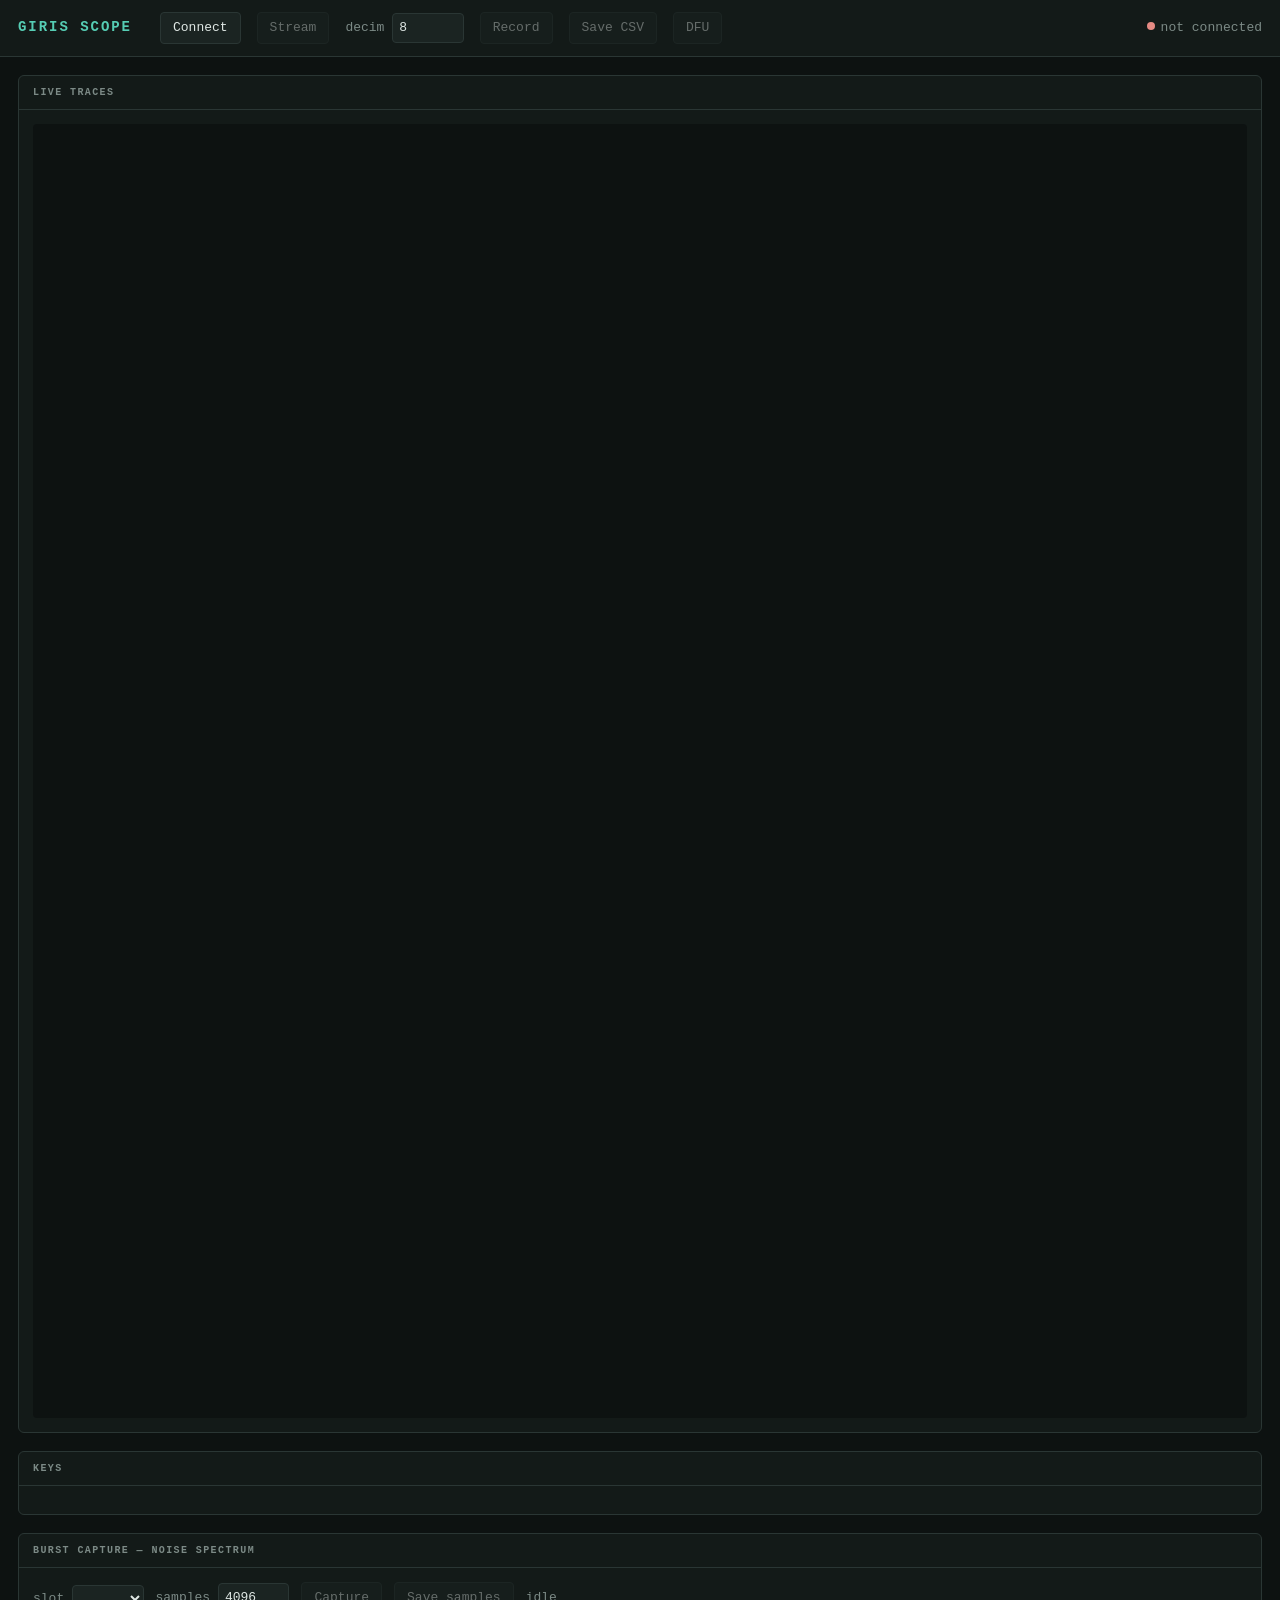
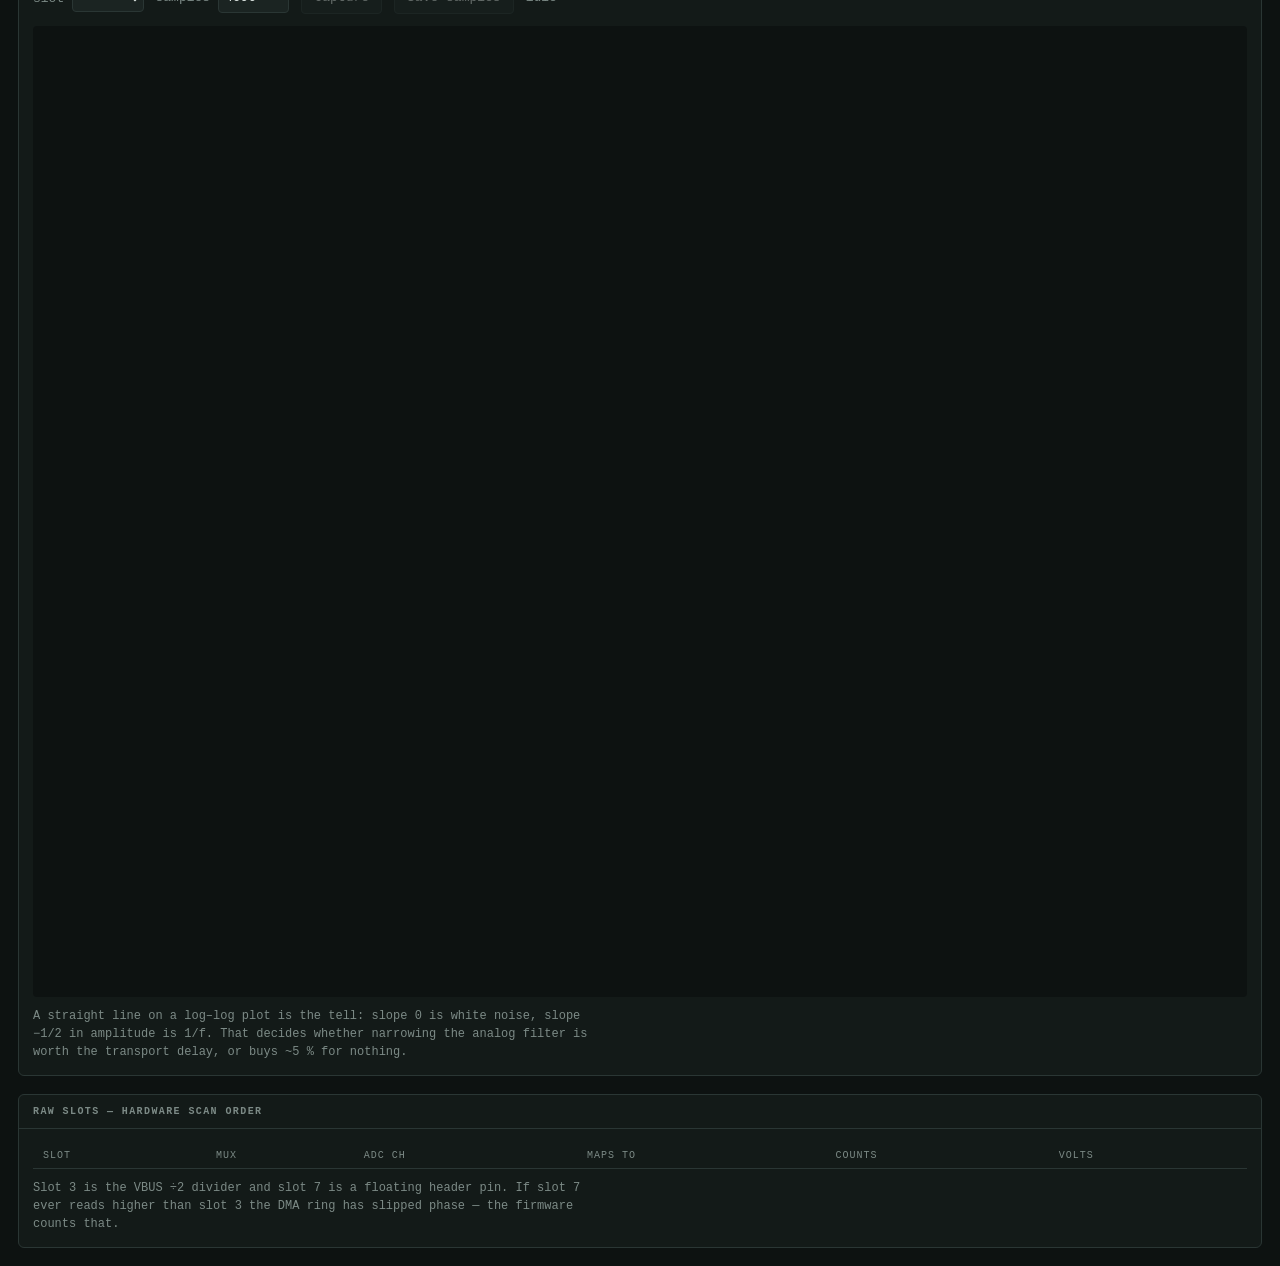
==== fw/tools/viewer/index.html @ 5e9d54cd "Add the browser scope and host-side checks tools/viewer is a self-contained WebHID page served from " ====
<!doctype html>
<html lang="en">
<head>
<meta charset="utf-8">
<meta name="viewport" content="width=device-width,initial-scale=1">
<title>Giris scope</title>
<style>
  :root {
    --paper:#0D1211; --surface:#131A18; --surface-2:#1B2422;
    --ink:#DFE7E4; --ink-2:#A9B6B2; --ink-3:#7C8A86;
    --rule:#2A3634; --accent:#56CDB4; --warn:#DE9A5C; --stop:#E58A83;
    --k0:#56CDB4; --k1:#7FB3E8; --k2:#E8B84F; --k3:#D98BC9; --k4:#8FD96B; --k5:#E58A83;
  }
  * { box-sizing:border-box; }
  body {
    margin:0; background:var(--paper); color:var(--ink);
    font:13px/1.5 ui-monospace,"SF Mono",Menlo,monospace;
  }
  header {
    display:flex; align-items:center; gap:16px; flex-wrap:wrap;
    padding:12px 18px; border-bottom:1px solid var(--rule); background:var(--surface);
    position:sticky; top:0; z-index:5;
  }
  h1 { font-size:14px; letter-spacing:.14em; text-transform:uppercase; color:var(--accent); margin:0 12px 0 0; font-weight:600; }
  button {
    font:inherit; background:var(--surface-2); color:var(--ink); border:1px solid var(--rule);
    border-radius:4px; padding:5px 12px; cursor:pointer;
  }
  button:hover:not(:disabled) { border-color:var(--accent); color:var(--accent); }
  button:disabled { opacity:.4; cursor:default; }
  button.on { background:var(--accent); color:#08201C; border-color:var(--accent); font-weight:600; }
  label { color:var(--ink-3); }
  input[type=number],select {
    font:inherit; background:var(--surface-2); color:var(--ink);
    border:1px solid var(--rule); border-radius:4px; padding:4px 6px; width:5.5em;
  }
  .status { margin-left:auto; color:var(--ink-3); }
  .status b { color:var(--ink); font-weight:600; }
  .dot { display:inline-block; width:8px; height:8px; border-radius:50%; background:var(--stop); margin-right:6px; vertical-align:1px; }
  .dot.live { background:var(--accent); }

  main { padding:18px; display:flex; flex-direction:column; gap:18px; }
  .panel { background:var(--surface); border:1px solid var(--rule); border-radius:6px; }
  .panel > h2 {
    font-size:10px; letter-spacing:.14em; text-transform:uppercase; color:var(--ink-3);
    margin:0; padding:9px 14px; border-bottom:1px solid var(--rule); font-weight:600;
  }
  .panel > .body { padding:14px; }
  canvas { display:block; width:100%; border-radius:4px; background:var(--paper); }

  .keys { display:grid; grid-template-columns:repeat(auto-fit,minmax(150px,1fr)); gap:10px; }
  .key { background:var(--surface-2); border-radius:5px; padding:10px 12px; border-left:3px solid var(--kc); }
  .key .name { font-size:10px; letter-spacing:.1em; text-transform:uppercase; color:var(--ink-3); }
  .key .val { font-size:20px; font-variant-numeric:tabular-nums; margin:2px 0; }
  .key .sub { font-size:11px; color:var(--ink-3); font-variant-numeric:tabular-nums; }
  .bar { height:5px; background:var(--paper); border-radius:3px; margin-top:7px; overflow:hidden; }
  .bar i { display:block; height:100%; background:var(--kc); width:0; }

  table { border-collapse:collapse; width:100%; font-size:12px; }
  th,td { text-align:left; padding:5px 10px; border-bottom:1px solid var(--rule); font-variant-numeric:tabular-nums; }
  th { color:var(--ink-3); font-weight:500; font-size:10px; letter-spacing:.1em; text-transform:uppercase; }
  .muted { color:var(--ink-3); }
  .row { display:flex; gap:12px; align-items:center; flex-wrap:wrap; }
  .hint { color:var(--ink-3); font-size:12px; max-width:80ch; }
  .err { color:var(--stop); }
</style>
</head>
<body>

<header>
  <h1>Giris scope</h1>
  <button id="connect">Connect</button>
  <button id="stream" disabled>Stream</button>
  <label>decim <input type="number" id="decim" value="8" min="1" max="255"></label>
  <button id="record" disabled>Record</button>
  <button id="save" disabled>Save CSV</button>
  <button id="boot" disabled title="Jump to the ROM bootloader for reflashing">DFU</button>
  <span class="status"><span class="dot" id="dot"></span><span id="status">not connected</span></span>
</header>

<main>
  <section class="panel">
    <h2>Live traces</h2>
    <div class="body"><canvas id="chart" height="320"></canvas></div>
  </section>

  <section class="panel">
    <h2>Keys</h2>
    <div class="body"><div class="keys" id="keys"></div></div>
  </section>

  <section class="panel">
    <h2>Burst capture &mdash; noise spectrum</h2>
    <div class="body">
      <div class="row" style="margin-bottom:12px">
        <label>slot <select id="bslot"></select></label>
        <label>samples <input type="number" id="bcount" value="4096" min="256" max="8192" step="256"></label>
        <button id="burst" disabled>Capture</button>
        <button id="bsave" disabled>Save samples</button>
        <span class="muted" id="bstat">idle</span>
      </div>
      <canvas id="fft" height="240"></canvas>
      <p class="hint" style="margin:10px 0 0">
        A straight line on a log&ndash;log plot is the tell: slope 0 is white noise, slope &minus;1/2 in
        amplitude is 1/f. That decides whether narrowing the analog filter is worth the
        transport delay, or buys ~5&nbsp;% for nothing.
      </p>
    </div>
  </section>

  <section class="panel">
    <h2>Raw slots &mdash; hardware scan order</h2>
    <div class="body">
      <table>
        <thead><tr><th>slot</th><th>mux</th><th>adc ch</th><th>maps to</th><th>counts</th><th>volts</th></tr></thead>
        <tbody id="slots"></tbody>
      </table>
      <p class="hint" style="margin:10px 0 0">
        Slot&nbsp;3 is the VBUS&nbsp;&divide;2 divider and slot&nbsp;7 is a floating header pin. If slot&nbsp;7
        ever reads higher than slot&nbsp;3 the DMA ring has slipped phase &mdash; the firmware counts that.
      </p>
    </div>
  </section>
</main>

<script>
// ---- protocol (mirrors fw/include/protocol.h) --------------------------
const RPT = 64;
const CMD = { INFO:0x01, STREAM_SET:0x02, SNAPSHOT:0x03, BURST_START:0x04,
              BURST_STATUS:0x05, BURST_READ:0x06, BURST_ABORT:0x07, BOOTLOADER:0x7E };
const RSP = { INFO:0x81, STREAM:0x82, SNAPSHOT:0x83, BURST_STATUS:0x85,
              BURST_DATA:0x86, ERROR:0xEE };
const SLOT_VBUS = 0xFE, SLOT_UNUSED = 0xFF;
const FRAMES_PER_RPT = 3, FRAME_BYTES = 16, STREAM_HDR = 8, BURST_PER_RPT = 28;

const KEY_COLORS = ['--k0','--k1','--k2','--k3','--k4','--k5'];

let dev = null, info = null, tag = 1;
const pending = new Map();

// ---- ring buffer of live samples --------------------------------------
const CAP = 20000;
const ring = { t:new Float64Array(CAP), v:[], n:0, w:0 };
for (let i=0;i<6;i++) ring.v.push(new Uint16Array(CAP));

let recording = false;
let recorded = [];
let lastSeq = null, seqGaps = 0, frameGaps = 0, rptCount = 0, lastRateAt = performance.now(), rptRate = 0;

// ---- connection --------------------------------------------------------
const $ = id => document.getElementById(id);

function setStatus(txt, live) {
  $('status').textContent = txt;
  $('dot').classList.toggle('live', !!live);
}

async function connect() {
  if (!('hid' in navigator)) {
    setStatus('WebHID unavailable — use Chrome or Edge over http://localhost');
    return;
  }
  try {
    const devices = await navigator.hid.requestDevice({
      filters: [{ usagePage: 0xFF60, usage: 0x61 }]
    });
    if (!devices.length) return;
    // requestDevice returns one HIDDevice per matching interface of the chosen
    // physical device, so pick the one that really carries our collection.
    dev = devices.find(d => d.collections.some(c => c.usagePage === 0xFF60)) || devices[0];
    if (!dev.opened) await dev.open();
    dev.addEventListener('inputreport', onReport);
    navigator.hid.addEventListener('disconnect', e => { if (e.device === dev) onGone(); });

    info = await request(CMD.INFO);
    buildKeyCards();
    buildSlotRows();
    for (const b of ['stream','record','burst','boot']) $(b).disabled = false;
    setStatus(`${dev.productName} · ${info.numKeys} keys · ${info.scanHz} Hz scan · build ${info.build.toString(16)}`, true);
  } catch (e) {
    setStatus('connect failed: ' + e.message);
  }
}

function onGone() {
  dev = null;
  setStatus('disconnected');
  for (const b of ['stream','record','save','burst','bsave','boot']) $(b).disabled = true;
  $('stream').classList.remove('on');
}

function send(cmd, args = []) {
  const t = (tag++ & 0x7F) || 1;
  const buf = new Uint8Array(RPT);
  buf[0] = cmd; buf[1] = t;
  args.forEach((v, i) => buf[2 + i] = v);
  return { t, promise: dev.sendReport(0, buf) };
}

function request(cmd, args = []) {
  const { t, promise } = send(cmd, args);
  return new Promise((resolve, reject) => {
    const timer = setTimeout(() => { pending.delete(t); reject(new Error('timeout')); }, 2000);
    pending.set(t, v => { clearTimeout(timer); resolve(v); });
    promise.catch(reject);
  });
}

// ---- inbound -----------------------------------------------------------
function onReport(e) {
  const d = e.data;                       // DataView, 64 bytes, no report ID
  const msg = d.getUint8(0), t = d.getUint8(1), seq = d.getUint16(2, true);

  if (lastSeq !== null && ((lastSeq + 1) & 0xFFFF) !== seq) seqGaps++;
  lastSeq = seq;

  let parsed = null;
  switch (msg) {
    case RSP.INFO:         parsed = parseInfo(d); break;
    case RSP.SNAPSHOT:     parsed = parseSnapshot(d); break;
    case RSP.BURST_STATUS: parsed = parseBurstStatus(d); break;
    case RSP.BURST_DATA:   parsed = parseBurstData(d); break;
    case RSP.STREAM:       onStream(d); return;
    case RSP.ERROR:        parsed = { error: d.getUint8(4) }; break;
  }
  const cb = pending.get(t);
  if (cb) { pending.delete(t); cb(parsed); }
}

function parseInfo(d) {
  const slotMap = [];
  for (let i = 0; i < 8; i++) slotMap.push(d.getUint8(10 + i));
  return {
    version: d.getUint8(4), numKeys: d.getUint8(5), numSlots: d.getUint8(6),
    adcBits: d.getUint8(7), scanHz: d.getUint16(8, true), slotMap,
    countsPerGauss: d.getUint32(18, true) / 256,
    build: d.getUint32(22, true),
  };
}

function parseSnapshot(d) {
  const slots = [];
  for (let i = 0; i < 8; i++) slots.push(d.getUint16(8 + 2 * i, true));
  return { frame: d.getUint32(4, true), slots,
           phaseErrors: d.getUint32(24, true), txDropped: d.getUint32(28, true) };
}

function parseBurstStatus(d) {
  return { state: d.getUint8(4), slot: d.getUint8(5),
           captured: d.getUint16(6, true), periodNs: d.getUint32(8, true) };
}

function parseBurstData(d) {
  const off = d.getUint16(4, true), n = d.getUint8(6), out = new Uint16Array(n);
  for (let i = 0; i < n; i++) out[i] = d.getUint16(7 + 2 * i, true);
  return { off, samples: out };
}

let lastFrameIdx = null;
function onStream(d) {
  rptCount++;
  const n = d.getUint8(4);
  if (d.getUint8(5) & 1) frameGaps++;

  for (let i = 0; i < n; i++) {
    const base = STREAM_HDR + i * FRAME_BYTES;
    const frame = d.getUint32(base, true);
    if (lastFrameIdx !== null && frame <= lastFrameIdx) continue;
    lastFrameIdx = frame;

    const w = ring.w;
    ring.t[w] = frame / (info ? info.scanHz : 8000);
    const rec = recording ? [ring.t[w].toFixed(6)] : null;
    for (let k = 0; k < 6; k++) {
      const v = d.getUint16(base + 4 + 2 * k, true);
      ring.v[k][w] = v;
      if (rec) rec.push(v);
    }
    if (rec) recorded.push(rec.join(','));
    ring.w = (w + 1) % CAP;
    ring.n = Math.min(ring.n + 1, CAP);
  }
}

// ---- ui build ----------------------------------------------------------
function buildKeyCards() {
  const host = $('keys'); host.innerHTML = '';
  for (let k = 0; k < info.numKeys; k++) {
    const el = document.createElement('div');
    el.className = 'key';
    el.style.setProperty('--kc', `var(${KEY_COLORS[k % 6]})`);
    el.innerHTML = `<div class="name">key ${k}</div>
      <div class="val" id="kv${k}">—</div>
      <div class="sub" id="ks${k}">—</div>
      <div class="bar"><i id="kb${k}"></i></div>`;
    host.appendChild(el);
  }
  const sel = $('bslot'); sel.innerHTML = '';
  info.slotMap.forEach((m, i) => {
    const o = document.createElement('option');
    o.value = i;
    o.textContent = `${i} — ${m === SLOT_VBUS ? 'VBUS/2' : m === SLOT_UNUSED ? 'unused' : 'key ' + m}`;
    sel.appendChild(o);
  });
}

function buildSlotRows() {
  const tb = $('slots'); tb.innerHTML = '';
  const adcCh = [3, 2, 1, 0, 3, 2, 1, 0];
  info.slotMap.forEach((m, i) => {
    const tr = document.createElement('tr');
    tr.innerHTML = `<td>${i}</td><td>${i < 4 ? 'A (SEL 0)' : 'B (SEL 1)'}</td>
      <td>IN${adcCh[i]}</td>
      <td class="muted">${m === SLOT_VBUS ? 'VBUS ÷2' : m === SLOT_UNUSED ? '—' : 'key ' + m}</td>
      <td id="sv${i}">—</td><td id="sx${i}">—</td>`;
    tb.appendChild(tr);
  });
}

// ---- chart -------------------------------------------------------------
const chart = $('chart'), cctx = chart.getContext('2d');
function fitCanvas(c) {
  const r = c.getBoundingClientRect(), dpr = devicePixelRatio || 1;
  if (c.width !== Math.round(r.width * dpr)) {
    c.width = Math.round(r.width * dpr); c.height = Math.round(c.height * dpr) || c.height;
  }
  return dpr;
}

function css(v) { return getComputedStyle(document.documentElement).getPropertyValue(v).trim(); }

function draw() {
  requestAnimationFrame(draw);
  if (!info || ring.n === 0) return;

  const dpr = devicePixelRatio || 1;
  const r = chart.getBoundingClientRect();
  chart.width = Math.round(r.width * dpr); chart.height = Math.round(320 * dpr);
  const W = chart.width, H = chart.height;

  cctx.fillStyle = css('--paper'); cctx.fillRect(0, 0, W, H);

  const show = Math.min(ring.n, 2000);
  const start = (ring.w - show + CAP) % CAP;

  // autoscale across all keys in view
  let lo = 65535, hi = 0;
  for (let k = 0; k < info.numKeys; k++)
    for (let i = 0; i < show; i++) {
      const v = ring.v[k][(start + i) % CAP];
      if (v < lo) lo = v; if (v > hi) hi = v;
    }
  if (hi - lo < 40) { const m = (hi + lo) / 2; lo = m - 20; hi = m + 20; }
  const pad = (hi - lo) * 0.08; lo -= pad; hi += pad;

  cctx.strokeStyle = css('--rule'); cctx.lineWidth = dpr;
  cctx.font = `${10 * dpr}px ui-monospace,monospace`;
  cctx.fillStyle = css('--ink-3');
  for (let g = 0; g <= 4; g++) {
    const y = (H - 20 * dpr) * g / 4 + 10 * dpr;
    cctx.beginPath(); cctx.moveTo(0, y); cctx.lineTo(W, y); cctx.stroke();
    cctx.fillText(Math.round(hi - (hi - lo) * g / 4), 4 * dpr, y - 3 * dpr);
  }

  for (let k = 0; k < info.numKeys; k++) {
    cctx.strokeStyle = css(KEY_COLORS[k % 6]);
    cctx.lineWidth = 1.4 * dpr;
    cctx.beginPath();
    for (let i = 0; i < show; i++) {
      const v = ring.v[k][(start + i) % CAP];
      const x = i / (show - 1) * W;
      const y = 10 * dpr + (1 - (v - lo) / (hi - lo)) * (H - 20 * dpr);
      i ? cctx.lineTo(x, y) : cctx.moveTo(x, y);
    }
    cctx.stroke();
  }

  // readouts
  const latest = (ring.w - 1 + CAP) % CAP;
  for (let k = 0; k < info.numKeys; k++) {
    const v = ring.v[k][latest];
    let mn = 65535, mx = 0;
    for (let i = 0; i < show; i++) {
      const s = ring.v[k][(start + i) % CAP];
      if (s < mn) mn = s; if (s > mx) mx = s;
    }
    $('kv' + k).textContent = v;
    $('ks' + k).textContent = `${(v / info.countsPerGauss).toFixed(1)} Gs · pp ${mx - mn}`;
    // depth bar: counts fall as the key travels (F variant output is inverted)
    const span = Math.max(mx - mn, 1);
    $('kb' + k).style.width = `${Math.max(0, Math.min(1, (mx - v) / span)) * 100}%`;
  }

  const now = performance.now();
  if (now - lastRateAt > 500) {
    rptRate = rptCount / ((now - lastRateAt) / 1000);
    rptCount = 0; lastRateAt = now;
  }
  if (dev) setStatus(`${rptRate.toFixed(0)} rpt/s · seq gaps ${seqGaps} · frame gaps ${frameGaps}` +
                     (recording ? ` · REC ${recorded.length}` : ''), true);
}
requestAnimationFrame(draw);

// poll the raw slot table separately — it is debug, not hot path
setInterval(async () => {
  if (!dev || !info) return;
  try {
    const s = await request(CMD.SNAPSHOT);
    if (!s) return;
    s.slots.forEach((v, i) => {
      const a = $('sv' + i), b = $('sx' + i);
      if (a) a.textContent = v;
      if (b) b.textContent = (v * 3.3 / 4096).toFixed(3) + ' V';
    });
  } catch {}
}, 500);

// ---- controls ----------------------------------------------------------
$('connect').onclick = connect;

$('stream').onclick = async () => {
  const on = !$('stream').classList.contains('on');
  await request(CMD.STREAM_SET, [on ? 1 : 0, Math.max(1, Math.min(255, +$('decim').value || 8))]);
  $('stream').classList.toggle('on', on);
};

$('record').onclick = () => {
  recording = !recording;
  if (recording) recorded = [];
  $('record').classList.toggle('on', recording);
  $('record').textContent = recording ? 'Stop' : 'Record';
  $('save').disabled = recording || recorded.length === 0;
};

$('save').onclick = async () => {
  const header = 't_s,' + Array.from({length: info.numKeys}, (_, k) => 'key' + k).join(',');
  const blob = new Blob([header + '\n' + recorded.join('\n') + '\n'], { type: 'text/csv' });
  await saveBlob(blob, `giris-${Date.now()}.csv`);
};

async function saveBlob(blob, name) {
  if (window.showSaveFilePicker) {
    try {
      const h = await window.showSaveFilePicker({ suggestedName: name });
      const w = await h.createWritable();
      await w.write(blob); await w.close();
      return;
    } catch (e) { if (e.name === 'AbortError') return; }
  }
  const a = document.createElement('a');
  a.href = URL.createObjectURL(blob); a.download = name; a.click();
  setTimeout(() => URL.revokeObjectURL(a.href), 5000);
}

$('boot').onclick = async () => {
  if (!confirm('Jump to the ROM bootloader? The device will disappear and reappear as DFU on J2.')) return;
  try { await request(CMD.BOOTLOADER); } catch {}
  setStatus('rebooting to DFU…');
};

// ---- burst capture -----------------------------------------------------
let burstSamples = null, burstPeriodNs = 0;

$('burst').onclick = async () => {
  const slot = +$('bslot').value;
  const want = Math.max(256, Math.min(8192, +$('bcount').value || 4096));
  $('bstat').textContent = 'capturing…';
  await request(CMD.BURST_START, [slot, want & 0xFF, want >> 8]);

  let st;
  for (let i = 0; i < 200; i++) {
    await new Promise(r => setTimeout(r, 50));
    st = await request(CMD.BURST_STATUS);
    if (st && st.state === 2) break;
    if (st) $('bstat').textContent = `capturing… ${st.captured}/${want}`;
  }
  if (!st || st.state !== 2) { $('bstat').textContent = 'capture did not complete'; return; }

  burstPeriodNs = st.periodNs;
  burstSamples = new Uint16Array(st.captured);
  for (let off = 0; off < st.captured; off += BURST_PER_RPT) {
    const chunk = await request(CMD.BURST_READ, [off & 0xFF, off >> 8]);
    if (!chunk || !chunk.samples.length) break;
    burstSamples.set(chunk.samples, chunk.off);
  }
  $('bstat').textContent = `${st.captured} samples @ ${(1e9 / burstPeriodNs / 1000).toFixed(2)} kHz`;
  $('bsave').disabled = false;
  drawSpectrum();
};

$('bsave').onclick = async () => {
  const lines = ['n,counts'];
  burstSamples.forEach((v, i) => lines.push(`${i},${v}`));
  await saveBlob(new Blob([lines.join('\n') + '\n'], { type: 'text/csv' }), `giris-burst-${Date.now()}.csv`);
};

function drawSpectrum() {
  const c = $('fft'), ctx = c.getContext('2d');
  const dpr = devicePixelRatio || 1, r = c.getBoundingClientRect();
  c.width = Math.round(r.width * dpr); c.height = Math.round(240 * dpr);
  const W = c.width, H = c.height;
  ctx.fillStyle = css('--paper'); ctx.fillRect(0, 0, W, H);
  if (!burstSamples || burstSamples.length < 64) return;

  // power of two, mean-removed, Hann window
  let N = 1; while (N * 2 <= burstSamples.length) N *= 2;
  let mean = 0; for (let i = 0; i < N; i++) mean += burstSamples[i]; mean /= N;
  const re = new Float64Array(N), im = new Float64Array(N);
  for (let i = 0; i < N; i++) {
    const w = 0.5 - 0.5 * Math.cos(2 * Math.PI * i / (N - 1));
    re[i] = (burstSamples[i] - mean) * w;
  }
  fft(re, im);

  const fs = 1e9 / burstPeriodNs;
  const bins = N / 2;
  const mag = new Float64Array(bins);
  for (let i = 1; i < bins; i++) mag[i] = Math.hypot(re[i], im[i]) / N;

  let mx = 0; for (let i = 1; i < bins; i++) mx = Math.max(mx, mag[i]);
  if (mx <= 0) return;

  const fmin = fs / N, fmax = fs / 2;
  const lx = f => (Math.log10(f) - Math.log10(fmin)) / (Math.log10(fmax) - Math.log10(fmin)) * (W - 44 * dpr) + 38 * dpr;
  const ly = m => {
    const db = 20 * Math.log10(Math.max(m, mx * 1e-5) / mx);
    return 10 * dpr + (-db / 100) * (H - 34 * dpr);
  };

  ctx.strokeStyle = css('--rule'); ctx.lineWidth = dpr;
  ctx.fillStyle = css('--ink-3'); ctx.font = `${10 * dpr}px ui-monospace,monospace`;
  for (let d = 0; d >= -100; d -= 20) {
    const y = 10 * dpr + (-d / 100) * (H - 34 * dpr);
    ctx.beginPath(); ctx.moveTo(38 * dpr, y); ctx.lineTo(W, y); ctx.stroke();
    ctx.fillText(d + 'dB', 2 * dpr, y - 2 * dpr);
  }
  for (let dec = Math.ceil(Math.log10(fmin)); dec <= Math.log10(fmax); dec++) {
    const f = Math.pow(10, dec), x = lx(f);
    ctx.beginPath(); ctx.moveTo(x, 10 * dpr); ctx.lineTo(x, H - 22 * dpr); ctx.stroke();
    ctx.fillText(f >= 1000 ? (f / 1000) + 'k' : f + 'Hz', x + 2 * dpr, H - 8 * dpr);
  }

  ctx.strokeStyle = css('--accent'); ctx.lineWidth = 1.2 * dpr;
  ctx.beginPath();
  let first = true;
  for (let i = 1; i < bins; i++) {
    const f = i * fs / N;
    const x = lx(f), y = ly(mag[i]);
    first ? (ctx.moveTo(x, y), first = false) : ctx.lineTo(x, y);
  }
  ctx.stroke();
}

// iterative radix-2 FFT
function fft(re, im) {
  const n = re.length;
  for (let i = 1, j = 0; i < n; i++) {
    let bit = n >> 1;
    for (; j & bit; bit >>= 1) j ^= bit;
    j ^= bit;
    if (i < j) { [re[i], re[j]] = [re[j], re[i]]; [im[i], im[j]] = [im[j], im[i]]; }
  }
  for (let len = 2; len <= n; len <<= 1) {
    const ang = -2 * Math.PI / len;
    const wr = Math.cos(ang), wi = Math.sin(ang);
    for (let i = 0; i < n; i += len) {
      let cr = 1, ci = 0;
      for (let k = 0; k < len / 2; k++) {
        const ur = re[i + k], ui = im[i + k];
        const vr = re[i + k + len / 2] * cr - im[i + k + len / 2] * ci;
        const vi = re[i + k + len / 2] * ci + im[i + k + len / 2] * cr;
        re[i + k] = ur + vr; im[i + k] = ui + vi;
        re[i + k + len / 2] = ur - vr; im[i + k + len / 2] = ui - vi;
        const ncr = cr * wr - ci * wi; ci = cr * wi + ci * wr; cr = ncr;
      }
    }
  }
}
</script>
</body>
</html>
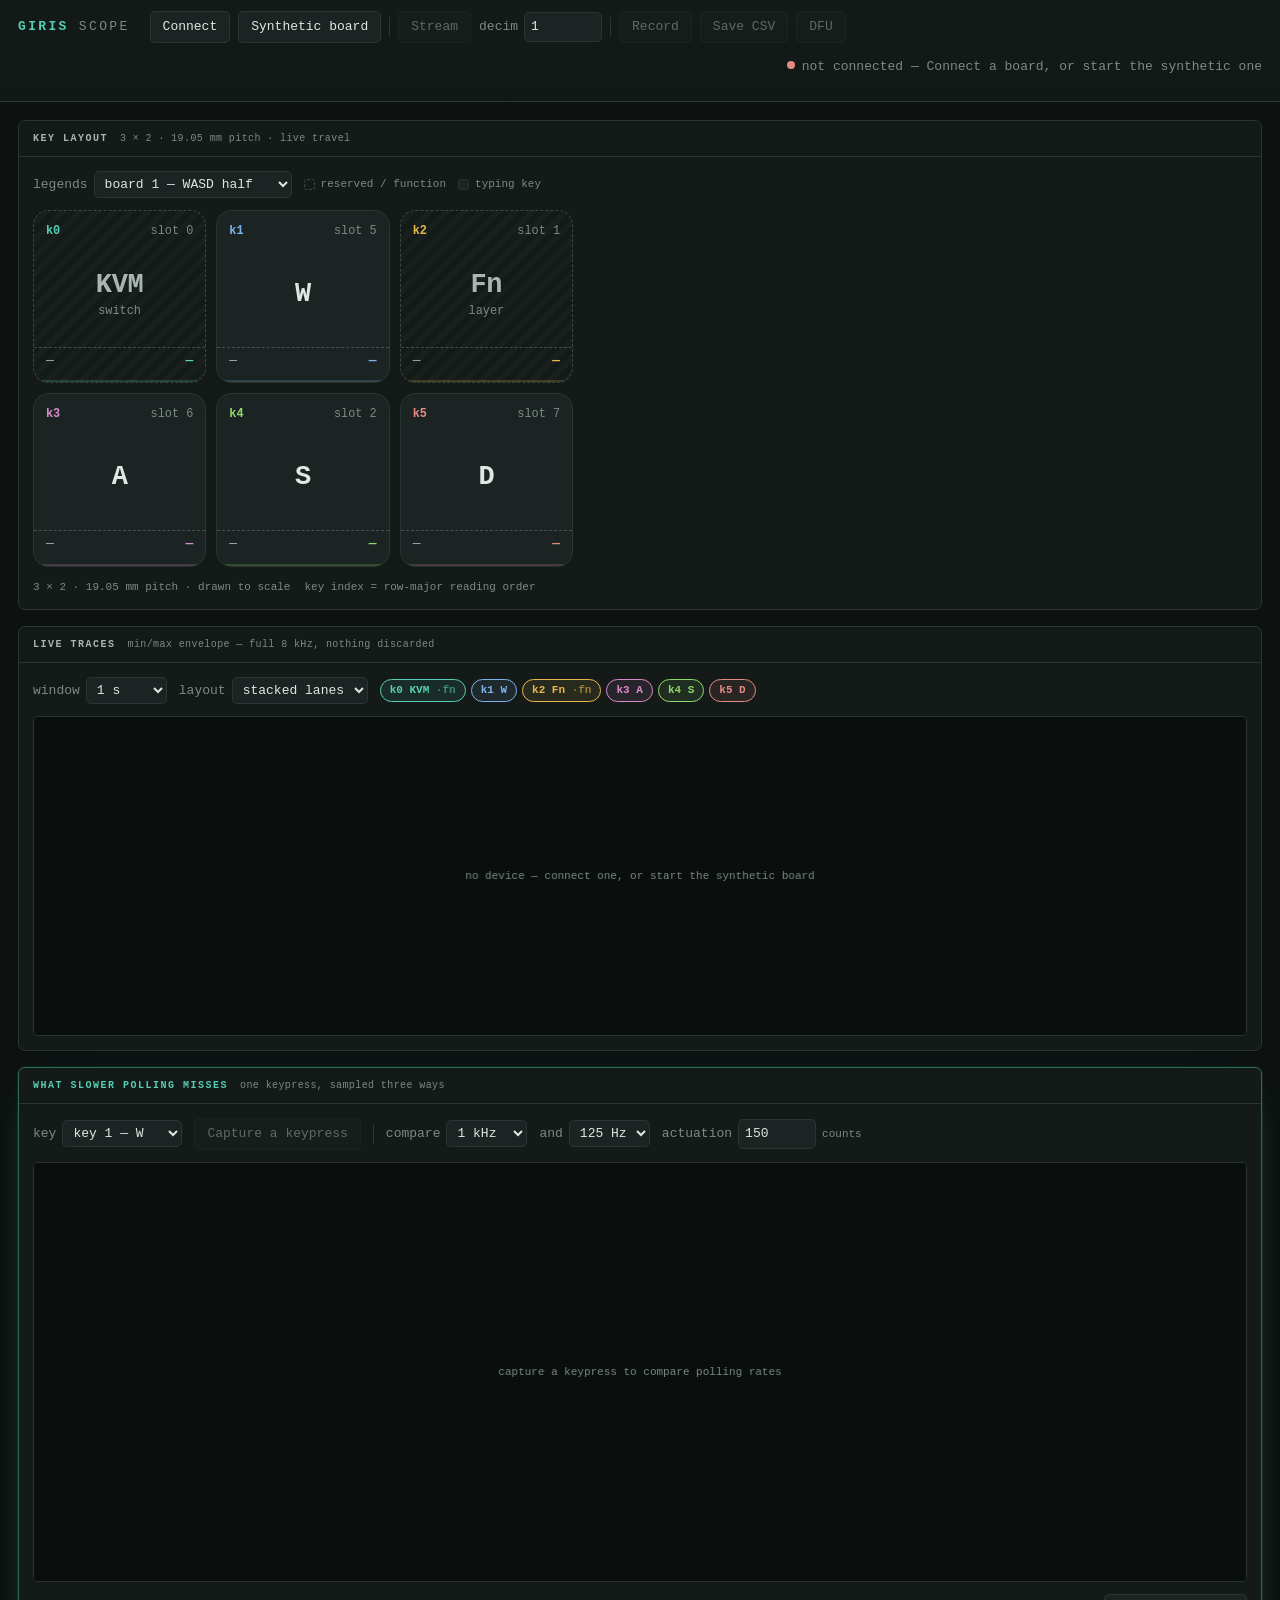
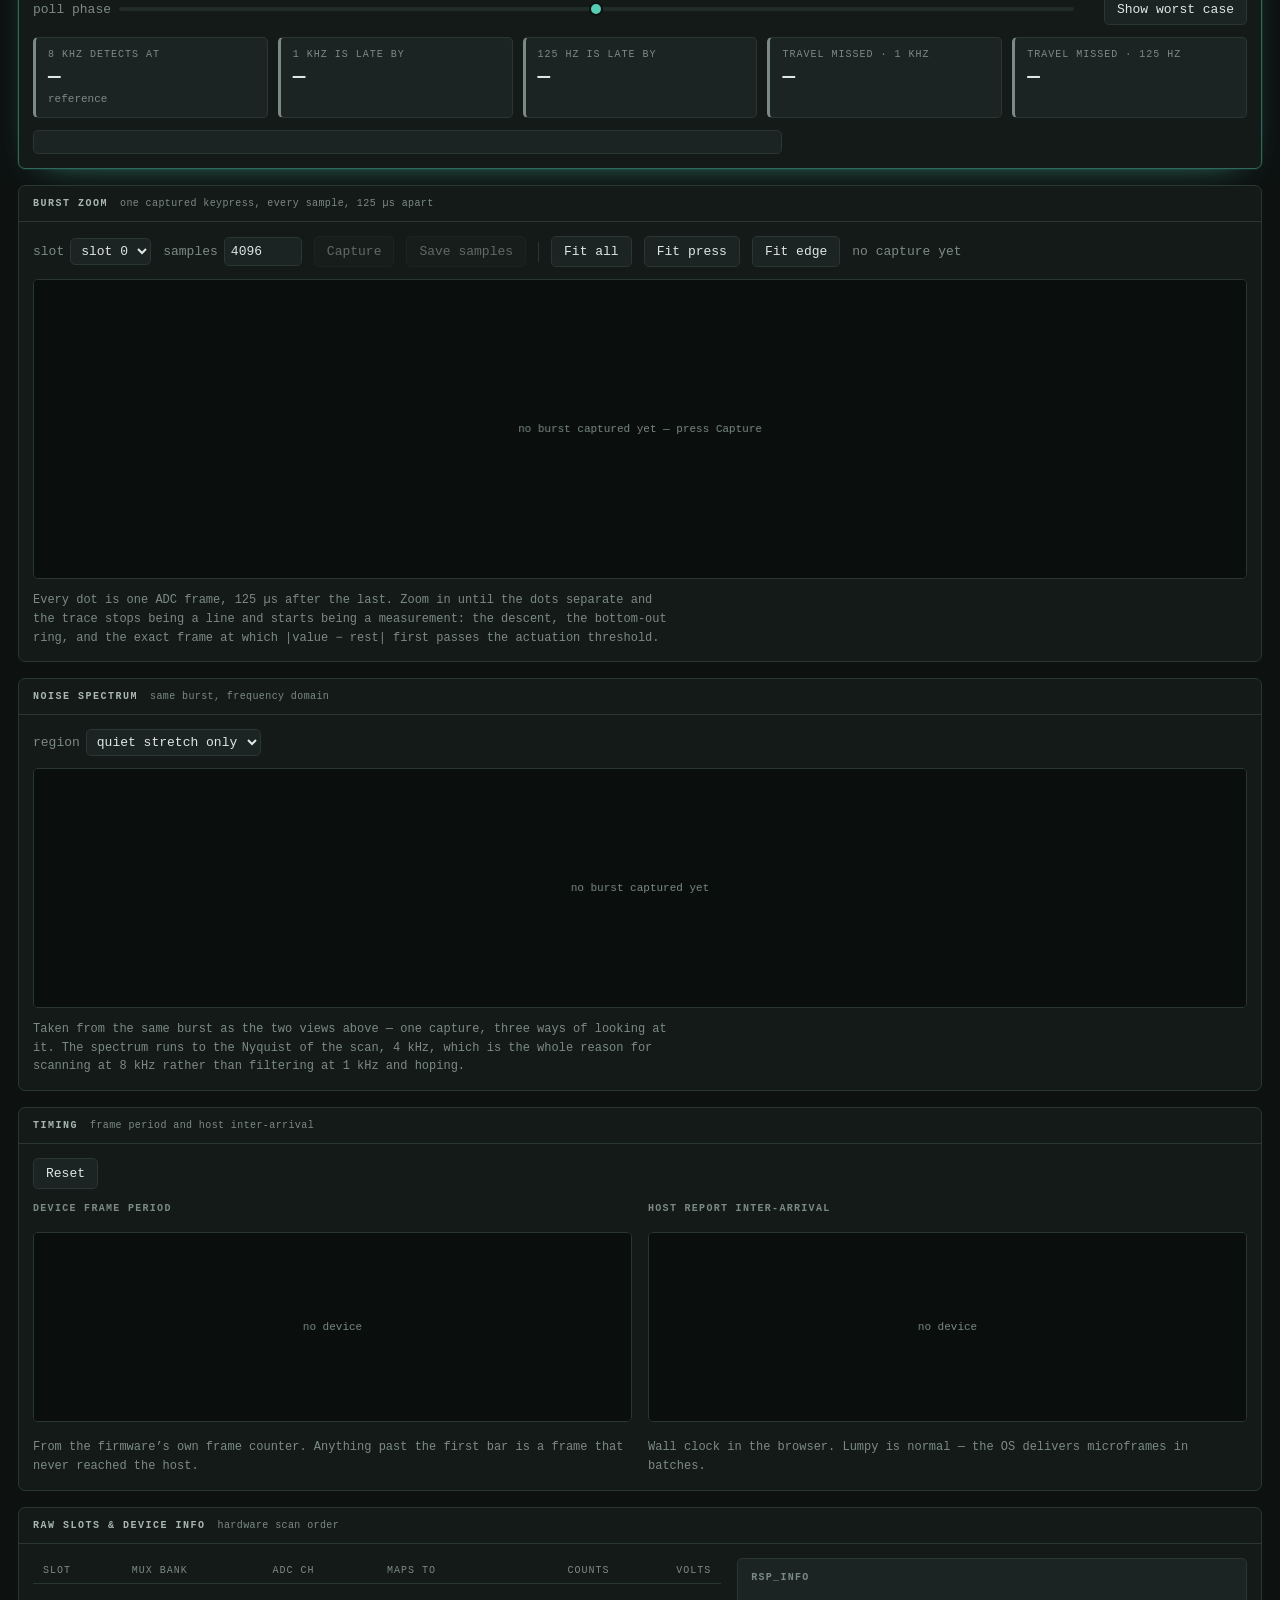
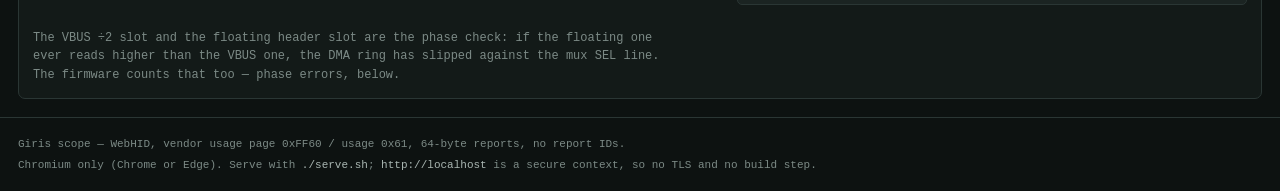
==== commit 396fc30c: "Rebuild the web viewer, and fix the offsets it was lying about parseSnapshot was reading the wrong f" ====
--- a/fw/tools/viewer/index.html
+++ b/fw/tools/viewer/index.html
@@ -1,581 +1,82 @@
 <!doctype html>
+<!-- SPDX-License-Identifier: Apache-2.0
+     Copyright 2026 Isaac Chiu
+-->
 <html lang="en">
 <head>
 <meta charset="utf-8">
 <meta name="viewport" content="width=device-width,initial-scale=1">
 <title>Giris scope</title>
-<style>
-  :root {
-    --paper:#0D1211; --surface:#131A18; --surface-2:#1B2422;
-    --ink:#DFE7E4; --ink-2:#A9B6B2; --ink-3:#7C8A86;
-    --rule:#2A3634; --accent:#56CDB4; --warn:#DE9A5C; --stop:#E58A83;
-    --k0:#56CDB4; --k1:#7FB3E8; --k2:#E8B84F; --k3:#D98BC9; --k4:#8FD96B; --k5:#E58A83;
-  }
-  * { box-sizing:border-box; }
-  body {
-    margin:0; background:var(--paper); color:var(--ink);
-    font:13px/1.5 ui-monospace,"SF Mono",Menlo,monospace;
-  }
-  header {
-    display:flex; align-items:center; gap:16px; flex-wrap:wrap;
-    padding:12px 18px; border-bottom:1px solid var(--rule); background:var(--surface);
-    position:sticky; top:0; z-index:5;
-  }
-  h1 { font-size:14px; letter-spacing:.14em; text-transform:uppercase; color:var(--accent); margin:0 12px 0 0; font-weight:600; }
-  button {
-    font:inherit; background:var(--surface-2); color:var(--ink); border:1px solid var(--rule);
-    border-radius:4px; padding:5px 12px; cursor:pointer;
-  }
-  button:hover:not(:disabled) { border-color:var(--accent); color:var(--accent); }
-  button:disabled { opacity:.4; cursor:default; }
-  button.on { background:var(--accent); color:#08201C; border-color:var(--accent); font-weight:600; }
-  label { color:var(--ink-3); }
-  input[type=number],select {
-    font:inherit; background:var(--surface-2); color:var(--ink);
-    border:1px solid var(--rule); border-radius:4px; padding:4px 6px; width:5.5em;
-  }
-  .status { margin-left:auto; color:var(--ink-3); }
-  .status b { color:var(--ink); font-weight:600; }
-  .dot { display:inline-block; width:8px; height:8px; border-radius:50%; background:var(--stop); margin-right:6px; vertical-align:1px; }
-  .dot.live { background:var(--accent); }
-
-  main { padding:18px; display:flex; flex-direction:column; gap:18px; }
-  .panel { background:var(--surface); border:1px solid var(--rule); border-radius:6px; }
-  .panel > h2 {
-    font-size:10px; letter-spacing:.14em; text-transform:uppercase; color:var(--ink-3);
-    margin:0; padding:9px 14px; border-bottom:1px solid var(--rule); font-weight:600;
-  }
-  .panel > .body { padding:14px; }
-  canvas { display:block; width:100%; border-radius:4px; background:var(--paper); }
-
-  .keys { display:grid; grid-template-columns:repeat(auto-fit,minmax(150px,1fr)); gap:10px; }
-  .key { background:var(--surface-2); border-radius:5px; padding:10px 12px; border-left:3px solid var(--kc); }
-  .key .name { font-size:10px; letter-spacing:.1em; text-transform:uppercase; color:var(--ink-3); }
-  .key .val { font-size:20px; font-variant-numeric:tabular-nums; margin:2px 0; }
-  .key .sub { font-size:11px; color:var(--ink-3); font-variant-numeric:tabular-nums; }
-  .bar { height:5px; background:var(--paper); border-radius:3px; margin-top:7px; overflow:hidden; }
-  .bar i { display:block; height:100%; background:var(--kc); width:0; }
-
-  table { border-collapse:collapse; width:100%; font-size:12px; }
-  th,td { text-align:left; padding:5px 10px; border-bottom:1px solid var(--rule); font-variant-numeric:tabular-nums; }
-  th { color:var(--ink-3); font-weight:500; font-size:10px; letter-spacing:.1em; text-transform:uppercase; }
-  .muted { color:var(--ink-3); }
-  .row { display:flex; gap:12px; align-items:center; flex-wrap:wrap; }
-  .hint { color:var(--ink-3); font-size:12px; max-width:80ch; }
-  .err { color:var(--stop); }
-</style>
+<meta name="description" content="Live viewer for the Giris analog keyboard: 8 kHz Hall telemetry over raw HID, in the browser, with no build step.">
+<link rel="stylesheet" href="style.css">
+<link rel="icon" href="data:image/svg+xml,<svg xmlns='http://www.w3.org/2000/svg' viewBox='0 0 32 32'><rect width='32' height='32' rx='7' fill='%230D1211'/><path d='M4 22h4l3-11 3 8 3-13 3 18 3-8h5' fill='none' stroke='%2356CDB4' stroke-width='2.2' stroke-linejoin='round' stroke-linecap='round'/></svg>">
 </head>
 <body>
 
 <header>
-  <h1>Giris scope</h1>
-  <button id="connect">Connect</button>
-  <button id="stream" disabled>Stream</button>
-  <label>decim <input type="number" id="decim" value="8" min="1" max="255"></label>
-  <button id="record" disabled>Record</button>
-  <button id="save" disabled>Save CSV</button>
-  <button id="boot" disabled title="Jump to the ROM bootloader for reflashing">DFU</button>
-  <span class="status"><span class="dot" id="dot"></span><span id="status">not connected</span></span>
+  <h1>Giris <span>scope</span></h1>
+  <nav class="controls">
+    <button id="connect">Connect</button>
+    <button id="synth" title="A generated board: every view works with no hardware attached">Synthetic board</button>
+    <span class="sep"></span>
+    <button id="stream" disabled>Stream</button>
+    <label class="field" title="Device-side decimation. 1 = every 8 kHz frame reaches the host.">decim
+      <input type="number" id="decim" value="1" min="1" max="255"></label>
+    <span class="sep"></span>
+    <button id="record" disabled>Record</button>
+    <button id="save" disabled>Save CSV</button>
+    <button id="boot" disabled title="Jump to the ROM bootloader for reflashing">DFU</button>
+  </nav>
+  <span class="status"><span class="dot" id="dot"></span><span id="status">starting…</span></span>
+  <div class="tabs" id="tabs" hidden></div>
 </header>
 
+<div class="banner" id="banner" hidden></div>
+
 <main>
-  <section class="panel">
-    <h2>Live traces</h2>
-    <div class="body"><canvas id="chart" height="320"></canvas></div>
+
+  <section class="panel" id="panel-keypad">
+    <h2>Key layout <span class="sub">3 × 2 · 19.05 mm pitch · live travel</span></h2>
+    <div class="body"></div>
   </section>
 
-  <section class="panel">
-    <h2>Keys</h2>
-    <div class="body"><div class="keys" id="keys"></div></div>
+  <section class="panel" id="panel-trace">
+    <h2>Live traces <span class="sub">min/max envelope — full 8 kHz, nothing discarded</span></h2>
+    <div class="body"></div>
   </section>
 
-  <section class="panel">
-    <h2>Burst capture &mdash; noise spectrum</h2>
-    <div class="body">
-      <div class="row" style="margin-bottom:12px">
-        <label>slot <select id="bslot"></select></label>
-        <label>samples <input type="number" id="bcount" value="4096" min="256" max="8192" step="256"></label>
-        <button id="burst" disabled>Capture</button>
-        <button id="bsave" disabled>Save samples</button>
-        <span class="muted" id="bstat">idle</span>
-      </div>
-      <canvas id="fft" height="240"></canvas>
-      <p class="hint" style="margin:10px 0 0">
-        A straight line on a log&ndash;log plot is the tell: slope 0 is white noise, slope &minus;1/2 in
-        amplitude is 1/f. That decides whether narrowing the analog filter is worth the
-        transport delay, or buys ~5&nbsp;% for nothing.
-      </p>
-    </div>
+  <section class="panel panel--feature" id="panel-compare">
+    <h2>What slower polling misses <span class="sub">one keypress, sampled three ways</span></h2>
+    <div class="body"></div>
   </section>
 
-  <section class="panel">
-    <h2>Raw slots &mdash; hardware scan order</h2>
-    <div class="body">
-      <table>
-        <thead><tr><th>slot</th><th>mux</th><th>adc ch</th><th>maps to</th><th>counts</th><th>volts</th></tr></thead>
-        <tbody id="slots"></tbody>
-      </table>
-      <p class="hint" style="margin:10px 0 0">
-        Slot&nbsp;3 is the VBUS&nbsp;&divide;2 divider and slot&nbsp;7 is a floating header pin. If slot&nbsp;7
-        ever reads higher than slot&nbsp;3 the DMA ring has slipped phase &mdash; the firmware counts that.
-      </p>
-    </div>
+  <section class="panel" id="panel-burst">
+    <h2>Burst zoom <span class="sub">one captured keypress, every sample, 125 µs apart</span></h2>
+    <div class="body"></div>
   </section>
+
+  <section class="panel" id="panel-spectrum">
+    <h2>Noise spectrum <span class="sub">same burst, frequency domain</span></h2>
+    <div class="body"></div>
+  </section>
+
+  <section class="panel" id="panel-histogram">
+    <h2>Timing <span class="sub">frame period and host inter-arrival</span></h2>
+    <div class="body"></div>
+  </section>
+
+  <section class="panel" id="panel-slots">
+    <h2>Raw slots &amp; device info <span class="sub">hardware scan order</span></h2>
+    <div class="body"></div>
+  </section>
+
 </main>
 
-<script>
-// ---- protocol (mirrors fw/include/protocol.h) --------------------------
-const RPT = 64;
-const CMD = { INFO:0x01, STREAM_SET:0x02, SNAPSHOT:0x03, BURST_START:0x04,
-              BURST_STATUS:0x05, BURST_READ:0x06, BURST_ABORT:0x07, BOOTLOADER:0x7E };
-const RSP = { INFO:0x81, STREAM:0x82, SNAPSHOT:0x83, BURST_STATUS:0x85,
-              BURST_DATA:0x86, ERROR:0xEE };
-const SLOT_VBUS = 0xFE, SLOT_UNUSED = 0xFF;
-const FRAMES_PER_RPT = 3, FRAME_BYTES = 16, STREAM_HDR = 8, BURST_PER_RPT = 28;
+<footer>
+  <span>Giris scope — WebHID, vendor usage page 0xFF60 / usage 0x61, 64-byte reports, no report IDs.</span>
+  <span>Chromium only (Chrome or Edge). Serve with <code>./serve.sh</code>; <code>http://localhost</code> is a secure context, so no TLS and no build step.</span>
+</footer>
 
-const KEY_COLORS = ['--k0','--k1','--k2','--k3','--k4','--k5'];
-
-let dev = null, info = null, tag = 1;
-const pending = new Map();
-
-// ---- ring buffer of live samples --------------------------------------
-const CAP = 20000;
-const ring = { t:new Float64Array(CAP), v:[], n:0, w:0 };
-for (let i=0;i<6;i++) ring.v.push(new Uint16Array(CAP));
-
-let recording = false;
-let recorded = [];
-let lastSeq = null, seqGaps = 0, frameGaps = 0, rptCount = 0, lastRateAt = performance.now(), rptRate = 0;
-
-// ---- connection --------------------------------------------------------
-const $ = id => document.getElementById(id);
-
-function setStatus(txt, live) {
-  $('status').textContent = txt;
-  $('dot').classList.toggle('live', !!live);
-}
-
-async function connect() {
-  if (!('hid' in navigator)) {
-    setStatus('WebHID unavailable — use Chrome or Edge over http://localhost');
-    return;
-  }
-  try {
-    const devices = await navigator.hid.requestDevice({
-      filters: [{ usagePage: 0xFF60, usage: 0x61 }]
-    });
-    if (!devices.length) return;
-    // requestDevice returns one HIDDevice per matching interface of the chosen
-    // physical device, so pick the one that really carries our collection.
-    dev = devices.find(d => d.collections.some(c => c.usagePage === 0xFF60)) || devices[0];
-    if (!dev.opened) await dev.open();
-    dev.addEventListener('inputreport', onReport);
-    navigator.hid.addEventListener('disconnect', e => { if (e.device === dev) onGone(); });
-
-    info = await request(CMD.INFO);
-    buildKeyCards();
-    buildSlotRows();
-    for (const b of ['stream','record','burst','boot']) $(b).disabled = false;
-    setStatus(`${dev.productName} · ${info.numKeys} keys · ${info.scanHz} Hz scan · build ${info.build.toString(16)}`, true);
-  } catch (e) {
-    setStatus('connect failed: ' + e.message);
-  }
-}
-
-function onGone() {
-  dev = null;
-  setStatus('disconnected');
-  for (const b of ['stream','record','save','burst','bsave','boot']) $(b).disabled = true;
-  $('stream').classList.remove('on');
-}
-
-function send(cmd, args = []) {
-  const t = (tag++ & 0x7F) || 1;
-  const buf = new Uint8Array(RPT);
-  buf[0] = cmd; buf[1] = t;
-  args.forEach((v, i) => buf[2 + i] = v);
-  return { t, promise: dev.sendReport(0, buf) };
-}
-
-function request(cmd, args = []) {
-  const { t, promise } = send(cmd, args);
-  return new Promise((resolve, reject) => {
-    const timer = setTimeout(() => { pending.delete(t); reject(new Error('timeout')); }, 2000);
-    pending.set(t, v => { clearTimeout(timer); resolve(v); });
-    promise.catch(reject);
-  });
-}
-
-// ---- inbound -----------------------------------------------------------
-function onReport(e) {
-  const d = e.data;                       // DataView, 64 bytes, no report ID
-  const msg = d.getUint8(0), t = d.getUint8(1), seq = d.getUint16(2, true);
-
-  if (lastSeq !== null && ((lastSeq + 1) & 0xFFFF) !== seq) seqGaps++;
-  lastSeq = seq;
-
-  let parsed = null;
-  switch (msg) {
-    case RSP.INFO:         parsed = parseInfo(d); break;
-    case RSP.SNAPSHOT:     parsed = parseSnapshot(d); break;
-    case RSP.BURST_STATUS: parsed = parseBurstStatus(d); break;
-    case RSP.BURST_DATA:   parsed = parseBurstData(d); break;
-    case RSP.STREAM:       onStream(d); return;
-    case RSP.ERROR:        parsed = { error: d.getUint8(4) }; break;
-  }
-  const cb = pending.get(t);
-  if (cb) { pending.delete(t); cb(parsed); }
-}
-
-function parseInfo(d) {
-  const slotMap = [];
-  for (let i = 0; i < 8; i++) slotMap.push(d.getUint8(10 + i));
-  return {
-    version: d.getUint8(4), numKeys: d.getUint8(5), numSlots: d.getUint8(6),
-    adcBits: d.getUint8(7), scanHz: d.getUint16(8, true), slotMap,
-    countsPerGauss: d.getUint32(18, true) / 256,
-    build: d.getUint32(22, true),
-  };
-}
-
-function parseSnapshot(d) {
-  const slots = [];
-  for (let i = 0; i < 8; i++) slots.push(d.getUint16(8 + 2 * i, true));
-  return { frame: d.getUint32(4, true), slots,
-           phaseErrors: d.getUint32(24, true), txDropped: d.getUint32(28, true) };
-}
-
-function parseBurstStatus(d) {
-  return { state: d.getUint8(4), slot: d.getUint8(5),
-           captured: d.getUint16(6, true), periodNs: d.getUint32(8, true) };
-}
-
-function parseBurstData(d) {
-  const off = d.getUint16(4, true), n = d.getUint8(6), out = new Uint16Array(n);
-  for (let i = 0; i < n; i++) out[i] = d.getUint16(7 + 2 * i, true);
-  return { off, samples: out };
-}
-
-let lastFrameIdx = null;
-function onStream(d) {
-  rptCount++;
-  const n = d.getUint8(4);
-  if (d.getUint8(5) & 1) frameGaps++;
-
-  for (let i = 0; i < n; i++) {
-    const base = STREAM_HDR + i * FRAME_BYTES;
-    const frame = d.getUint32(base, true);
-    if (lastFrameIdx !== null && frame <= lastFrameIdx) continue;
-    lastFrameIdx = frame;
-
-    const w = ring.w;
-    ring.t[w] = frame / (info ? info.scanHz : 8000);
-    const rec = recording ? [ring.t[w].toFixed(6)] : null;
-    for (let k = 0; k < 6; k++) {
-      const v = d.getUint16(base + 4 + 2 * k, true);
-      ring.v[k][w] = v;
-      if (rec) rec.push(v);
-    }
-    if (rec) recorded.push(rec.join(','));
-    ring.w = (w + 1) % CAP;
-    ring.n = Math.min(ring.n + 1, CAP);
-  }
-}
-
-// ---- ui build ----------------------------------------------------------
-function buildKeyCards() {
-  const host = $('keys'); host.innerHTML = '';
-  for (let k = 0; k < info.numKeys; k++) {
-    const el = document.createElement('div');
-    el.className = 'key';
-    el.style.setProperty('--kc', `var(${KEY_COLORS[k % 6]})`);
-    el.innerHTML = `<div class="name">key ${k}</div>
-      <div class="val" id="kv${k}">—</div>
-      <div class="sub" id="ks${k}">—</div>
-      <div class="bar"><i id="kb${k}"></i></div>`;
-    host.appendChild(el);
-  }
-  const sel = $('bslot'); sel.innerHTML = '';
-  info.slotMap.forEach((m, i) => {
-    const o = document.createElement('option');
-    o.value = i;
-    o.textContent = `${i} — ${m === SLOT_VBUS ? 'VBUS/2' : m === SLOT_UNUSED ? 'unused' : 'key ' + m}`;
-    sel.appendChild(o);
-  });
-}
-
-function buildSlotRows() {
-  const tb = $('slots'); tb.innerHTML = '';
-  const adcCh = [3, 2, 1, 0, 3, 2, 1, 0];
-  info.slotMap.forEach((m, i) => {
-    const tr = document.createElement('tr');
-    tr.innerHTML = `<td>${i}</td><td>${i < 4 ? 'A (SEL 0)' : 'B (SEL 1)'}</td>
-      <td>IN${adcCh[i]}</td>
-      <td class="muted">${m === SLOT_VBUS ? 'VBUS ÷2' : m === SLOT_UNUSED ? '—' : 'key ' + m}</td>
-      <td id="sv${i}">—</td><td id="sx${i}">—</td>`;
-    tb.appendChild(tr);
-  });
-}
-
-// ---- chart -------------------------------------------------------------
-const chart = $('chart'), cctx = chart.getContext('2d');
-function fitCanvas(c) {
-  const r = c.getBoundingClientRect(), dpr = devicePixelRatio || 1;
-  if (c.width !== Math.round(r.width * dpr)) {
-    c.width = Math.round(r.width * dpr); c.height = Math.round(c.height * dpr) || c.height;
-  }
-  return dpr;
-}
-
-function css(v) { return getComputedStyle(document.documentElement).getPropertyValue(v).trim(); }
-
-function draw() {
-  requestAnimationFrame(draw);
-  if (!info || ring.n === 0) return;
-
-  const dpr = devicePixelRatio || 1;
-  const r = chart.getBoundingClientRect();
-  chart.width = Math.round(r.width * dpr); chart.height = Math.round(320 * dpr);
-  const W = chart.width, H = chart.height;
-
-  cctx.fillStyle = css('--paper'); cctx.fillRect(0, 0, W, H);
-
-  const show = Math.min(ring.n, 2000);
-  const start = (ring.w - show + CAP) % CAP;
-
-  // autoscale across all keys in view
-  let lo = 65535, hi = 0;
-  for (let k = 0; k < info.numKeys; k++)
-    for (let i = 0; i < show; i++) {
-      const v = ring.v[k][(start + i) % CAP];
-      if (v < lo) lo = v; if (v > hi) hi = v;
-    }
-  if (hi - lo < 40) { const m = (hi + lo) / 2; lo = m - 20; hi = m + 20; }
-  const pad = (hi - lo) * 0.08; lo -= pad; hi += pad;
-
-  cctx.strokeStyle = css('--rule'); cctx.lineWidth = dpr;
-  cctx.font = `${10 * dpr}px ui-monospace,monospace`;
-  cctx.fillStyle = css('--ink-3');
-  for (let g = 0; g <= 4; g++) {
-    const y = (H - 20 * dpr) * g / 4 + 10 * dpr;
-    cctx.beginPath(); cctx.moveTo(0, y); cctx.lineTo(W, y); cctx.stroke();
-    cctx.fillText(Math.round(hi - (hi - lo) * g / 4), 4 * dpr, y - 3 * dpr);
-  }
-
-  for (let k = 0; k < info.numKeys; k++) {
-    cctx.strokeStyle = css(KEY_COLORS[k % 6]);
-    cctx.lineWidth = 1.4 * dpr;
-    cctx.beginPath();
-    for (let i = 0; i < show; i++) {
-      const v = ring.v[k][(start + i) % CAP];
-      const x = i / (show - 1) * W;
-      const y = 10 * dpr + (1 - (v - lo) / (hi - lo)) * (H - 20 * dpr);
-      i ? cctx.lineTo(x, y) : cctx.moveTo(x, y);
-    }
-    cctx.stroke();
-  }
-
-  // readouts
-  const latest = (ring.w - 1 + CAP) % CAP;
-  for (let k = 0; k < info.numKeys; k++) {
-    const v = ring.v[k][latest];
-    let mn = 65535, mx = 0;
-    for (let i = 0; i < show; i++) {
-      const s = ring.v[k][(start + i) % CAP];
-      if (s < mn) mn = s; if (s > mx) mx = s;
-    }
-    $('kv' + k).textContent = v;
-    $('ks' + k).textContent = `${(v / info.countsPerGauss).toFixed(1)} Gs · pp ${mx - mn}`;
-    // depth bar: counts fall as the key travels (F variant output is inverted)
-    const span = Math.max(mx - mn, 1);
-    $('kb' + k).style.width = `${Math.max(0, Math.min(1, (mx - v) / span)) * 100}%`;
-  }
-
-  const now = performance.now();
-  if (now - lastRateAt > 500) {
-    rptRate = rptCount / ((now - lastRateAt) / 1000);
-    rptCount = 0; lastRateAt = now;
-  }
-  if (dev) setStatus(`${rptRate.toFixed(0)} rpt/s · seq gaps ${seqGaps} · frame gaps ${frameGaps}` +
-                     (recording ? ` · REC ${recorded.length}` : ''), true);
-}
-requestAnimationFrame(draw);
-
-// poll the raw slot table separately — it is debug, not hot path
-setInterval(async () => {
-  if (!dev || !info) return;
-  try {
-    const s = await request(CMD.SNAPSHOT);
-    if (!s) return;
-    s.slots.forEach((v, i) => {
-      const a = $('sv' + i), b = $('sx' + i);
-      if (a) a.textContent = v;
-      if (b) b.textContent = (v * 3.3 / 4096).toFixed(3) + ' V';
-    });
-  } catch {}
-}, 500);
-
-// ---- controls ----------------------------------------------------------
-$('connect').onclick = connect;
-
-$('stream').onclick = async () => {
-  const on = !$('stream').classList.contains('on');
-  await request(CMD.STREAM_SET, [on ? 1 : 0, Math.max(1, Math.min(255, +$('decim').value || 8))]);
-  $('stream').classList.toggle('on', on);
-};
-
-$('record').onclick = () => {
-  recording = !recording;
-  if (recording) recorded = [];
-  $('record').classList.toggle('on', recording);
-  $('record').textContent = recording ? 'Stop' : 'Record';
-  $('save').disabled = recording || recorded.length === 0;
-};
-
-$('save').onclick = async () => {
-  const header = 't_s,' + Array.from({length: info.numKeys}, (_, k) => 'key' + k).join(',');
-  const blob = new Blob([header + '\n' + recorded.join('\n') + '\n'], { type: 'text/csv' });
-  await saveBlob(blob, `giris-${Date.now()}.csv`);
-};
-
-async function saveBlob(blob, name) {
-  if (window.showSaveFilePicker) {
-    try {
-      const h = await window.showSaveFilePicker({ suggestedName: name });
-      const w = await h.createWritable();
-      await w.write(blob); await w.close();
-      return;
-    } catch (e) { if (e.name === 'AbortError') return; }
-  }
-  const a = document.createElement('a');
-  a.href = URL.createObjectURL(blob); a.download = name; a.click();
-  setTimeout(() => URL.revokeObjectURL(a.href), 5000);
-}
-
-$('boot').onclick = async () => {
-  if (!confirm('Jump to the ROM bootloader? The device will disappear and reappear as DFU on J2.')) return;
-  try { await request(CMD.BOOTLOADER); } catch {}
-  setStatus('rebooting to DFU…');
-};
-
-// ---- burst capture -----------------------------------------------------
-let burstSamples = null, burstPeriodNs = 0;
-
-$('burst').onclick = async () => {
-  const slot = +$('bslot').value;
-  const want = Math.max(256, Math.min(8192, +$('bcount').value || 4096));
-  $('bstat').textContent = 'capturing…';
-  await request(CMD.BURST_START, [slot, want & 0xFF, want >> 8]);
-
-  let st;
-  for (let i = 0; i < 200; i++) {
-    await new Promise(r => setTimeout(r, 50));
-    st = await request(CMD.BURST_STATUS);
-    if (st && st.state === 2) break;
-    if (st) $('bstat').textContent = `capturing… ${st.captured}/${want}`;
-  }
-  if (!st || st.state !== 2) { $('bstat').textContent = 'capture did not complete'; return; }
-
-  burstPeriodNs = st.periodNs;
-  burstSamples = new Uint16Array(st.captured);
-  for (let off = 0; off < st.captured; off += BURST_PER_RPT) {
-    const chunk = await request(CMD.BURST_READ, [off & 0xFF, off >> 8]);
-    if (!chunk || !chunk.samples.length) break;
-    burstSamples.set(chunk.samples, chunk.off);
-  }
-  $('bstat').textContent = `${st.captured} samples @ ${(1e9 / burstPeriodNs / 1000).toFixed(2)} kHz`;
-  $('bsave').disabled = false;
-  drawSpectrum();
-};
-
-$('bsave').onclick = async () => {
-  const lines = ['n,counts'];
-  burstSamples.forEach((v, i) => lines.push(`${i},${v}`));
-  await saveBlob(new Blob([lines.join('\n') + '\n'], { type: 'text/csv' }), `giris-burst-${Date.now()}.csv`);
-};
-
-function drawSpectrum() {
-  const c = $('fft'), ctx = c.getContext('2d');
-  const dpr = devicePixelRatio || 1, r = c.getBoundingClientRect();
-  c.width = Math.round(r.width * dpr); c.height = Math.round(240 * dpr);
-  const W = c.width, H = c.height;
-  ctx.fillStyle = css('--paper'); ctx.fillRect(0, 0, W, H);
-  if (!burstSamples || burstSamples.length < 64) return;
-
-  // power of two, mean-removed, Hann window
-  let N = 1; while (N * 2 <= burstSamples.length) N *= 2;
-  let mean = 0; for (let i = 0; i < N; i++) mean += burstSamples[i]; mean /= N;
-  const re = new Float64Array(N), im = new Float64Array(N);
-  for (let i = 0; i < N; i++) {
-    const w = 0.5 - 0.5 * Math.cos(2 * Math.PI * i / (N - 1));
-    re[i] = (burstSamples[i] - mean) * w;
-  }
-  fft(re, im);
-
-  const fs = 1e9 / burstPeriodNs;
-  const bins = N / 2;
-  const mag = new Float64Array(bins);
-  for (let i = 1; i < bins; i++) mag[i] = Math.hypot(re[i], im[i]) / N;
-
-  let mx = 0; for (let i = 1; i < bins; i++) mx = Math.max(mx, mag[i]);
-  if (mx <= 0) return;
-
-  const fmin = fs / N, fmax = fs / 2;
-  const lx = f => (Math.log10(f) - Math.log10(fmin)) / (Math.log10(fmax) - Math.log10(fmin)) * (W - 44 * dpr) + 38 * dpr;
-  const ly = m => {
-    const db = 20 * Math.log10(Math.max(m, mx * 1e-5) / mx);
-    return 10 * dpr + (-db / 100) * (H - 34 * dpr);
-  };
-
-  ctx.strokeStyle = css('--rule'); ctx.lineWidth = dpr;
-  ctx.fillStyle = css('--ink-3'); ctx.font = `${10 * dpr}px ui-monospace,monospace`;
-  for (let d = 0; d >= -100; d -= 20) {
-    const y = 10 * dpr + (-d / 100) * (H - 34 * dpr);
-    ctx.beginPath(); ctx.moveTo(38 * dpr, y); ctx.lineTo(W, y); ctx.stroke();
-    ctx.fillText(d + 'dB', 2 * dpr, y - 2 * dpr);
-  }
-  for (let dec = Math.ceil(Math.log10(fmin)); dec <= Math.log10(fmax); dec++) {
-    const f = Math.pow(10, dec), x = lx(f);
-    ctx.beginPath(); ctx.moveTo(x, 10 * dpr); ctx.lineTo(x, H - 22 * dpr); ctx.stroke();
-    ctx.fillText(f >= 1000 ? (f / 1000) + 'k' : f + 'Hz', x + 2 * dpr, H - 8 * dpr);
-  }
-
-  ctx.strokeStyle = css('--accent'); ctx.lineWidth = 1.2 * dpr;
-  ctx.beginPath();
-  let first = true;
-  for (let i = 1; i < bins; i++) {
-    const f = i * fs / N;
-    const x = lx(f), y = ly(mag[i]);
-    first ? (ctx.moveTo(x, y), first = false) : ctx.lineTo(x, y);
-  }
-  ctx.stroke();
-}
-
-// iterative radix-2 FFT
-function fft(re, im) {
-  const n = re.length;
-  for (let i = 1, j = 0; i < n; i++) {
-    let bit = n >> 1;
-    for (; j & bit; bit >>= 1) j ^= bit;
-    j ^= bit;
-    if (i < j) { [re[i], re[j]] = [re[j], re[i]]; [im[i], im[j]] = [im[j], im[i]]; }
-  }
-  for (let len = 2; len <= n; len <<= 1) {
-    const ang = -2 * Math.PI / len;
-    const wr = Math.cos(ang), wi = Math.sin(ang);
-    for (let i = 0; i < n; i += len) {
-      let cr = 1, ci = 0;
-      for (let k = 0; k < len / 2; k++) {
-        const ur = re[i + k], ui = im[i + k];
-        const vr = re[i + k + len / 2] * cr - im[i + k + len / 2] * ci;
-        const vi = re[i + k + len / 2] * ci + im[i + k + len / 2] * cr;
-        re[i + k] = ur + vr; im[i + k] = ui + vi;
-        re[i + k + len / 2] = ur - vr; im[i + k + len / 2] = ui - vi;
-        const ncr = cr * wr - ci * wi; ci = cr * wi + ci * wr; cr = ncr;
-      }
-    }
-  }
-}
-</script>
+<script type="module" src="js/app.js"></script>
 </body>
 </html>
--- a/fw/tools/viewer/style.css
+++ b/fw/tools/viewer/style.css
@@ -0,0 +1,440 @@
+/* SPDX-License-Identifier: Apache-2.0
+ * Copyright 2026 Isaac Chiu
+ */
+/*
+ * style.css — the whole visual identity, in one plain stylesheet.
+ * No preprocessor, no framework, no build step. Dark by construction: this is a
+ * bench instrument, and it usually shares a screen with an oscilloscope.
+ */
+
+:root {
+  --paper: #0d1211;
+  --surface: #131a18;
+  --surface-2: #1b2422;
+  --surface-3: #212c29;
+  --plot: #0a0f0e;
+  --plot-lane: #0c1211;
+  --ink: #dfe7e4;
+  --ink-2: #a9b6b2;
+  --ink-3: #7c8a86;
+  --rule: #2a3634;
+  --grid: #1c2725;
+  --accent: #56cdb4;
+  --accent-dim: #2b6a5c;
+  --warn: #de9a5c;
+  --stop: #e58a83;
+  --k0: #56cdb4;
+  --k1: #7fb3e8;
+  --k2: #e8b84f;
+  --k3: #d98bc9;
+  --k4: #8fd96b;
+  --k5: #e58a83;
+
+  --mono: ui-monospace, "SF Mono", SFMono-Regular, Menlo, Consolas, monospace;
+  --radius: 7px;
+}
+
+* { box-sizing: border-box; }
+
+body {
+  margin: 0;
+  background: var(--paper);
+  color: var(--ink);
+  font: 13px/1.5 var(--mono);
+  font-variant-numeric: tabular-nums;
+  -webkit-font-smoothing: antialiased;
+}
+
+canvas, img, svg { max-width: 100%; }
+code { color: var(--ink-2); }
+
+/* ------------------------------------------------------------- header */
+
+header {
+  display: flex;
+  align-items: center;
+  gap: 14px;
+  flex-wrap: wrap;
+  padding: 11px 18px;
+  border-bottom: 1px solid var(--rule);
+  background: linear-gradient(var(--surface), #111816);
+  position: sticky;
+  top: 0;
+  z-index: 20;
+}
+
+h1 {
+  font-size: 13px;
+  letter-spacing: 0.18em;
+  text-transform: uppercase;
+  color: var(--accent);
+  margin: 0 6px 0 0;
+  font-weight: 700;
+  white-space: nowrap;
+}
+h1 span { color: var(--ink-3); font-weight: 500; }
+
+.controls { display: flex; align-items: center; gap: 8px; flex-wrap: wrap; }
+
+button {
+  font: inherit;
+  background: var(--surface-2);
+  color: var(--ink);
+  border: 1px solid var(--rule);
+  border-radius: 5px;
+  padding: 5px 12px;
+  cursor: pointer;
+  white-space: nowrap;
+  transition: border-color .12s, color .12s, background .12s;
+}
+button:hover:not(:disabled) { border-color: var(--accent); color: var(--accent); }
+button:focus-visible { outline: 2px solid var(--accent); outline-offset: 1px; }
+button:disabled { opacity: .38; cursor: default; }
+button.on {
+  background: var(--accent);
+  color: #08201c;
+  border-color: var(--accent);
+  font-weight: 700;
+}
+
+.sep { width: 1px; height: 20px; background: var(--rule); }
+
+label, .field { color: var(--ink-3); display: inline-flex; align-items: center; gap: 6px; white-space: nowrap; }
+.field--grow { flex: 1 1 220px; }
+.unit { color: var(--ink-3); font-size: 11px; }
+
+input[type=number], select, input[type=text] {
+  font: inherit;
+  font-variant-numeric: tabular-nums;
+  background: var(--surface-2);
+  color: var(--ink);
+  border: 1px solid var(--rule);
+  border-radius: 5px;
+  padding: 4px 6px;
+}
+input[type=number] { width: 6em; }
+select { max-width: 22em; }
+input:focus, select:focus { outline: none; border-color: var(--accent); }
+
+input[type=range].slider {
+  -webkit-appearance: none;
+  appearance: none;
+  flex: 1 1 160px;
+  height: 4px;
+  border-radius: 2px;
+  background: var(--surface-3);
+  accent-color: var(--accent);
+}
+input[type=range].slider::-webkit-slider-thumb {
+  -webkit-appearance: none;
+  width: 14px; height: 14px;
+  border-radius: 50%;
+  background: var(--accent);
+  border: 2px solid var(--paper);
+  cursor: pointer;
+}
+
+.status {
+  margin-left: auto;
+  color: var(--ink-3);
+  white-space: nowrap;
+  min-width: 0;
+  overflow: hidden;
+  text-overflow: ellipsis;
+}
+.dot {
+  display: inline-block; width: 8px; height: 8px; border-radius: 50%;
+  background: var(--stop); margin-right: 7px; vertical-align: 1px;
+}
+.dot.live { background: var(--accent); box-shadow: 0 0 8px -1px var(--accent); }
+
+.tabs { display: flex; gap: 6px; flex-basis: 100%; flex-wrap: wrap; }
+.tab {
+  display: inline-flex; align-items: center; gap: 7px;
+  padding: 3px 8px 3px 9px; font-size: 12px;
+  background: transparent; border-color: var(--rule); color: var(--ink-3);
+}
+.tab.on { color: var(--ink); border-color: var(--accent-dim); background: var(--surface-2); }
+.tab-dot { width: 6px; height: 6px; border-radius: 50%; background: var(--ink-3); }
+.tab-dot.live { background: var(--accent); }
+.tab-x { font-style: normal; color: var(--ink-3); padding: 0 2px; }
+.tab-x:hover { color: var(--stop); }
+
+.banner {
+  padding: 9px 18px;
+  background: #2a1f16;
+  border-bottom: 1px solid #4a3722;
+  color: var(--warn);
+}
+
+/* -------------------------------------------------------------- panels */
+
+main {
+  padding: 18px;
+  display: flex;
+  flex-direction: column;
+  gap: 16px;
+  max-width: 1680px;
+  margin: 0 auto;
+  min-width: 0;
+}
+
+.panel {
+  background: var(--surface);
+  border: 1px solid var(--rule);
+  border-radius: var(--radius);
+  min-width: 0;
+}
+.panel--feature {
+  border-color: var(--accent-dim);
+  box-shadow: 0 0 0 1px rgba(86, 205, 180, .08), 0 12px 34px -26px var(--accent);
+}
+.panel > h2 {
+  font-size: 10px;
+  letter-spacing: 0.15em;
+  text-transform: uppercase;
+  color: var(--ink-2);
+  margin: 0;
+  padding: 10px 14px;
+  border-bottom: 1px solid var(--rule);
+  font-weight: 700;
+  display: flex;
+  gap: 12px;
+  align-items: baseline;
+  flex-wrap: wrap;
+}
+.panel--feature > h2 { color: var(--accent); }
+.panel > h2 .sub {
+  font-weight: 400;
+  letter-spacing: .04em;
+  text-transform: none;
+  color: var(--ink-3);
+}
+.panel > .body { padding: 14px; display: flex; flex-direction: column; gap: 12px; min-width: 0; }
+
+h3 {
+  font-size: 10px; letter-spacing: .13em; text-transform: uppercase;
+  color: var(--ink-3); margin: 0 0 8px; font-weight: 600;
+}
+
+.row { display: flex; gap: 12px; align-items: center; flex-wrap: wrap; }
+.row--controls { row-gap: 8px; }
+.row--foot { align-items: flex-start; justify-content: space-between; }
+.row--phase { gap: 14px; }
+
+.muted { color: var(--ink-3); }
+.mono { font-family: var(--mono); font-variant-numeric: tabular-nums; }
+.err { color: var(--stop); }
+.warnish { color: var(--warn); }
+.dim { opacity: .55; }
+.hint { color: var(--ink-3); font-size: 12px; max-width: 88ch; margin: 0; line-height: 1.55; }
+.cursor-out { min-width: 22em; text-align: right; }
+
+.plot {
+  display: block;
+  width: 100%;
+  border-radius: 5px;
+  background: var(--plot);
+  border: 1px solid var(--rule);
+  cursor: crosshair;
+  touch-action: none;
+}
+.plot.grabbing { cursor: grabbing; }
+
+/* ------------------------------------------------------------- keypad */
+
+.keypad-wrap { width: 100%; max-width: 540px; }
+.keypad {
+  display: grid;
+  width: 100%;
+  justify-content: space-between;
+  align-content: space-between;
+  container-type: inline-size;
+}
+
+.cap {
+  position: relative;
+  border-radius: 9%;
+  background: var(--surface-2);
+  border: 1px solid var(--rule);
+  overflow: hidden;
+  user-select: none;
+  cursor: pointer;
+  transition: border-color .1s, box-shadow .1s;
+}
+.cap[data-role="fn"] {
+  background:
+    repeating-linear-gradient(135deg, transparent 0 6px, rgba(255,255,255,.022) 6px 12px),
+    var(--surface);
+  border-style: dashed;
+  border-color: #3a4744;
+}
+.cap[data-state="down"] {
+  border-color: var(--kc);
+  border-style: solid;
+  box-shadow: 0 0 0 1px var(--kc), 0 0 22px -6px var(--kc);
+}
+
+.cap-fill {
+  position: absolute;
+  left: 0; right: 0; bottom: 0;
+  height: 0;
+  background: var(--kc);
+  opacity: .22;
+  border-top: 2px solid var(--kc);
+  pointer-events: none;
+}
+.cap[data-state="down"] .cap-fill { opacity: .34; }
+
+.cap-act {
+  position: absolute;
+  left: 0; right: 0;
+  bottom: 20%;
+  height: 0;
+  border-top: 1px dashed var(--ink-3);
+  opacity: .45;
+  pointer-events: none;
+}
+
+.cap-face {
+  position: absolute;
+  inset: 0;
+  padding: 7%;
+  display: flex;
+  flex-direction: column;
+  justify-content: space-between;
+  pointer-events: none;
+}
+.cap-top { display: flex; justify-content: space-between; color: var(--ink-3); font-size: 10px; font-size: 2.2cqw; }
+.cap-idx { color: var(--kc); font-weight: 700; }
+.cap-mid { text-align: center; }
+.cap-label {
+  font-size: 24px; font-size: 5cqw;
+  font-weight: 700;
+  letter-spacing: -.01em;
+  line-height: 1.1;
+  color: var(--ink);
+  word-break: break-word;
+}
+.cap[data-role="fn"] .cap-label { color: var(--ink-2); font-weight: 600; }
+.cap-sub { font-size: 10px; font-size: 2.2cqw; color: var(--ink-3); margin-top: 2px; }
+.cap-read {
+  display: flex; justify-content: space-between;
+  font-size: 10px; font-size: 2.4cqw;
+  color: var(--ink-2);
+}
+.cap-travel { color: var(--kc); font-weight: 600; }
+
+.keypad-scale {
+  display: flex; gap: 14px; flex-wrap: wrap;
+  font-size: 11px; color: var(--ink-3);
+}
+.legend-key { display: inline-flex; align-items: center; gap: 6px; color: var(--ink-3); font-size: 11px; }
+.swatch { width: 11px; height: 11px; border-radius: 3px; display: inline-block; }
+.swatch--key { background: var(--surface-2); border: 1px solid var(--rule); }
+.swatch--fn { background: var(--surface); border: 1px dashed #3a4744; }
+
+/* -------------------------------------------------------------- chips */
+
+.chips { display: flex; gap: 5px; flex-wrap: wrap; }
+.chip {
+  padding: 2px 9px;
+  font-size: 11px;
+  border-radius: 999px;
+  background: transparent;
+  border: 1px solid var(--rule);
+  color: var(--ink-3);
+}
+.chip.on { color: var(--kc); border-color: var(--kc); background: color-mix(in srgb, var(--kc) 10%, transparent); }
+.chip[data-role="fn"]::after { content: " ·fn"; opacity: .6; }
+.chip:hover:not(:disabled) { color: var(--kc); border-color: var(--kc); }
+
+/* -------------------------------------------------------------- stats */
+
+.stats {
+  display: grid;
+  grid-template-columns: repeat(auto-fit, minmax(190px, 1fr));
+  gap: 10px;
+}
+.stat {
+  background: var(--surface-2);
+  border: 1px solid var(--rule);
+  border-left: 3px solid var(--ink-3);
+  border-radius: 5px;
+  padding: 9px 12px;
+}
+.stat[data-tone="ok"] { border-left-color: var(--accent); }
+.stat[data-tone="warn"] { border-left-color: var(--k1); }
+.stat[data-tone="stop"] { border-left-color: var(--k2); }
+.stat-k { font-size: 10px; letter-spacing: .1em; text-transform: uppercase; color: var(--ink-3); }
+.stat-v { font-size: 21px; line-height: 1.25; margin: 2px 0 1px; font-weight: 600; }
+.stat-h { font-size: 11px; color: var(--ink-3); }
+
+.verdict {
+  margin: 0;
+  padding: 11px 13px;
+  background: var(--surface-2);
+  border: 1px solid var(--rule);
+  border-radius: 5px;
+  color: var(--ink-2);
+  line-height: 1.65;
+  max-width: 96ch;
+}
+.verdict b { color: var(--ink); font-weight: 700; }
+.tagline { color: var(--ink-3); }
+
+/* ---------------------------------------------------------- histogram */
+
+.grid-2 { display: grid; grid-template-columns: repeat(auto-fit, minmax(320px, 1fr)); gap: 16px; }
+.histo { min-width: 0; display: flex; flex-direction: column; gap: 8px; }
+.histo .plot { cursor: default; }
+.histo-stats { font-size: 11px; color: var(--ink-3); }
+
+/* ------------------------------------------------------ slots & info */
+
+.grid-info { display: grid; grid-template-columns: minmax(320px, 1.35fr) minmax(260px, 1fr); gap: 16px; }
+@media (max-width: 900px) { .grid-info { grid-template-columns: 1fr; } }
+
+.table-wrap { overflow-x: auto; min-width: 0; }
+table { border-collapse: collapse; width: 100%; font-size: 12px; }
+th, td {
+  text-align: left;
+  padding: 5px 10px;
+  border-bottom: 1px solid var(--rule);
+  font-variant-numeric: tabular-nums;
+  white-space: nowrap;
+}
+th { color: var(--ink-3); font-weight: 500; font-size: 10px; letter-spacing: .1em; text-transform: uppercase; }
+td.num, th.num { text-align: right; }
+tbody tr:hover { background: var(--surface-2); }
+
+.info-box {
+  background: var(--surface-2);
+  border: 1px solid var(--rule);
+  border-radius: 5px;
+  padding: 11px 13px;
+  min-width: 0;
+}
+dl.kv { display: grid; grid-template-columns: auto minmax(0, 1fr); gap: 3px 12px; margin: 0; font-size: 11.5px; }
+dl.kv dt { color: var(--ink-3); white-space: nowrap; }
+dl.kv dd { margin: 0; color: var(--ink); overflow-wrap: anywhere; }
+
+/* ------------------------------------------------------------- footer */
+
+footer {
+  display: flex;
+  flex-direction: column;
+  gap: 4px;
+  padding: 18px;
+  max-width: 1680px;
+  margin: 0 auto;
+  color: var(--ink-3);
+  font-size: 11px;
+  border-top: 1px solid var(--rule);
+}
+
+@media (max-width: 760px) {
+  main, footer { padding: 12px; }
+  .status { margin-left: 0; flex-basis: 100%; white-space: normal; }
+  .cursor-out { min-width: 0; text-align: left; }
+}
